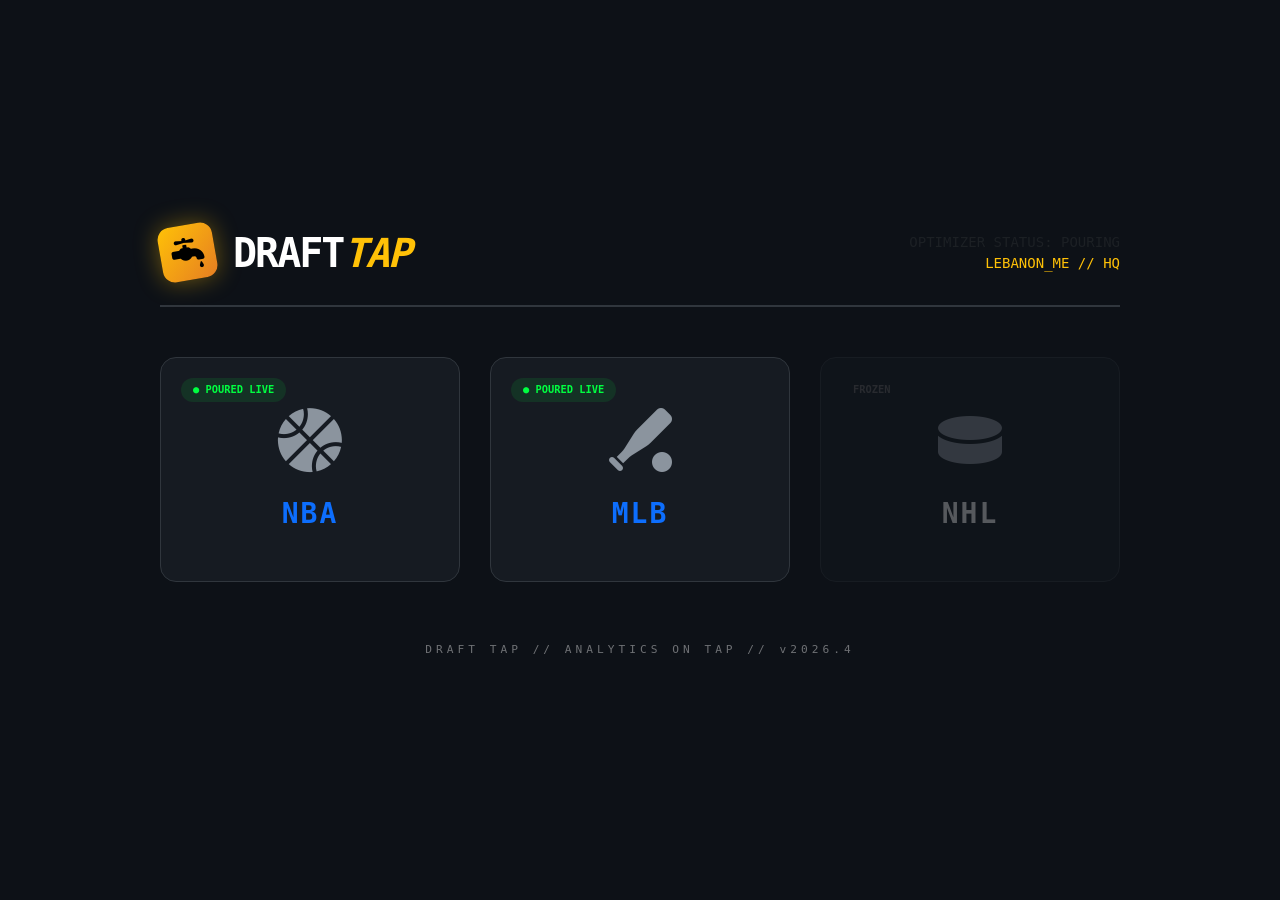
==== templates/index.html @ caf76332 "Initial Draft Tap Release v2026.4" ====
<!DOCTYPE html>
<html lang="en">
<head>
    <script type="application/ld+json">
{
  "@context": "https://schema.org",
  "@type": "WebApplication",
  "name": "Draft Tap",
  "url": "https://your-railway-app.railway.app/",
  "description": "High-performance NBA and MLB lineup optimizer using Python-based analytics for DraftKings and daily fantasy sports.",
  "applicationCategory": "SportsApplication",
  "operatingSystem": "All",
  "author": {
    "@type": "Person",
    "name": "Kyle Twombley",
    "jobTitle": "Director of New Business Development",
    "description": "Senior Executive and Python Developer specializing in revenue-generating sports analytics."
  },
  "offers": {
    "@type": "Offer",
    "price": "0",
    "priceCurrency": "USD"
  },
  "featureList": [
    "Live NBA Slate Optimization",
    "Real-time MLB Projection Tap",
    "Linear Programming Solver (PuLP)",
    "Revenue-focused betting edge calculation"
  ]
}
</script>
    <meta charset="UTF-8">
    <meta name="viewport" content="width=device-width, initial-scale=1.0">
    <title>Draft Tap | Professional NBA & MLB Lineup Optimizer</title>
    <meta name="description" content="Analytics on tap. Draft Tap provides live NBA and MLB lineup optimization for DraftKings. Built for accuracy, speed, and revenue generation.">
    <meta name="keywords" content="NBA Optimizer, MLB Optimizer, DraftKings Lineup Generator, Sports Analytics Python, Draft Tap, Kyle Twombley">

    <meta property="og:title" content="Draft Tap | Analytics on Tap">
    <meta property="og:description" content="Stop guessing. Start pouring. Professional grade sports optimization for the modern bettor.">
    <meta property="og:image" content="{{ url_for('static', filename='tap-preview.png') }}">
    <meta property="og:type" content="website">
    <link rel="stylesheet" href="https://cdnjs.cloudflare.com/ajax/libs/bootstrap/5.3.0/css/bootstrap.min.css">
    <link rel="stylesheet" href="https://cdnjs.cloudflare.com/ajax/libs/font-awesome/6.4.0/css/all.min.css">
    <style>
        :root {
            --terminal-bg: #0d1117;
            --dk-green: #00ff41;
            --tap-gold: #ffc107; /* Beer/Amber Gold */
            --card-bg: #161b22;
        }

        body {
            background-color: var(--terminal-bg);
            color: #ffffff;
            font-family: 'JetBrains Mono', monospace;
            min-height: 100vh;
            display: flex;
            align-items: center;
            justify-content: center;
        }

        .command-center {
            max-width: 1000px;
            width: 100%;
            padding: 40px 20px;
        }

        /* --- THE TAP LOGO --- */
        .brand-header {
            display: flex;
            align-items: center;
            justify-content: space-between;
            border-bottom: 2px solid #30363d;
            padding-bottom: 25px;
            margin-bottom: 50px;
        }

        .logo-section {
            display: flex;
            align-items: center;
            gap: 18px;
        }

        .call-logo {
            background: linear-gradient(135deg, var(--tap-gold) 0%, #e67e22 100%);
            color: #000;
            width: 55px;
            height: 55px;
            border-radius: 12px;
            display: flex;
            align-items: center;
            justify-content: center;
            font-size: 2rem;
            box-shadow: 0 0 25px rgba(255, 193, 7, 0.4);
            transform: rotate(-10deg); /* Slight "pull" angle */
        }

        .brand-name {
            font-size: 2.5rem;
            font-weight: 900;
            letter-spacing: -2px;
            text-transform: uppercase;
            margin: 0;
        }

        .brand-name span {
            color: var(--tap-gold);
            font-style: italic;
        }

        /* --- SPORT GRID --- */
        .sport-grid {
            display: grid;
            grid-template-columns: repeat(auto-fit, minmax(280px, 1fr));
            gap: 30px;
        }

        .sport-btn {
            background: var(--card-bg);
            border: 1px solid #30363d;
            border-radius: 16px;
            padding: 50px 20px;
            text-decoration: none !important;
            transition: all 0.3s ease;
            display: flex;
            flex-direction: column;
            align-items: center;
            position: relative;
        }

        .sport-btn:hover:not(.disabled) {
            border-color: var(--tap-gold);
            background: #1c2128;
            transform: translateY(-8px);
            box-shadow: 0 15px 35px rgba(0,0,0,0.7);
        }

        .sport-btn i {
            font-size: 4rem;
            color: #8b949e;
            margin-bottom: 25px;
        }

        .sport-btn:hover:not(.disabled) i {
            color: var(--tap-gold);
        }

        .sport-btn h3 {
            font-weight: 800;
            letter-spacing: 2px;
            margin: 0;
        }

        .status-badge {
            position: absolute;
            top: 20px;
            left: 20px;
            font-size: 0.65rem;
            font-weight: 800;
            color: var(--dk-green);
            background: rgba(0, 255, 65, 0.1);
            padding: 4px 12px;
            border-radius: 20px;
            text-transform: uppercase;
        }

        .footer {
            margin-top: 60px;
            text-align: center;
            opacity: 0.4;
        }

        .footer p {
            font-size: 0.7rem;
            letter-spacing: 4px;
        }
    </style>
</head>
<body>

<div class="command-center">
    <header class="brand-header">
        <div class="logo-section">
            <div class="call-logo">
                <i class="fa-solid fa-faucet-drip"></i>
            </div>
            <h1 class="brand-name">DRAFT<span>TAP</span></h1>
        </div>
        <div class="text-end d-none d-md-block">
            <div class="small text-muted mb-0">OPTIMIZER STATUS: POURING</div>
            <div class="small text-warning">LEBANON_ME // HQ</div>
        </div>
    </header>

    <div class="sport-grid">
        <a href="/nba" class="sport-btn">
            <div class="status-badge">● POURED LIVE</div>
            <i class="fa-solid fa-basketball"></i>
            <h3>NBA</h3>
        </a>

        <a href="/mlb" class="sport-btn">
            <div class="status-badge">● POURED LIVE</div>
            <i class="fa-solid fa-baseball-bat-ball"></i>
            <h3>MLB</h3>
        </a>

        <div class="sport-btn disabled" style="opacity: 0.3; cursor: not-allowed;">
            <div class="status-badge" style="color: #666; background: none;">FROZEN</div>
            <i class="fa-solid fa-hockey-puck"></i>
            <h3>NHL</h3>
        </div>
    </div>

    <footer class="footer">
        <p>DRAFT TAP // ANALYTICS ON TAP // v2026.4</p>
    </footer>
</div>

</body>
</html>
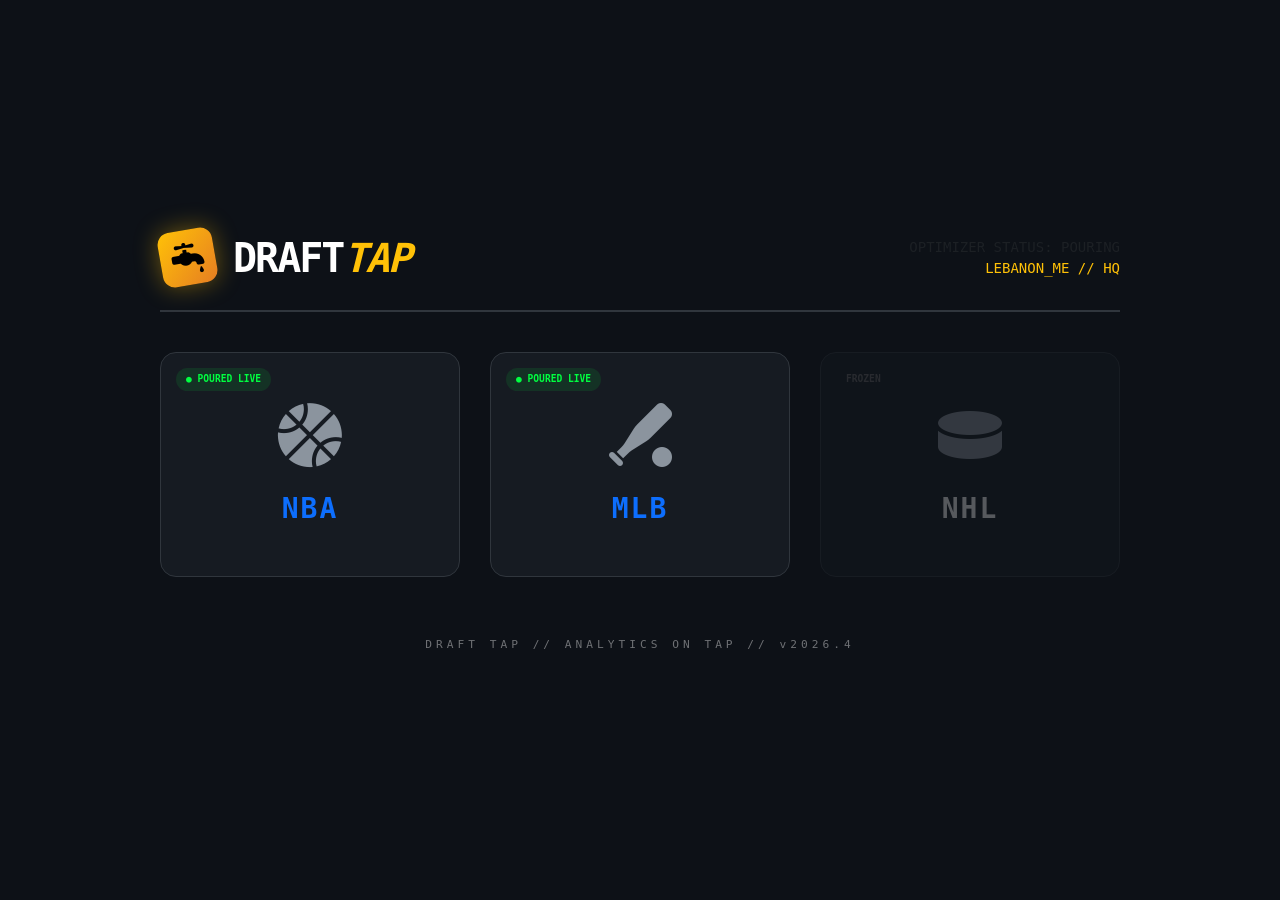
==== commit 95628151: "fix" ====
--- a/templates/index.html
+++ b/templates/index.html
@@ -2,35 +2,37 @@
 <html lang="en">
 <head>
     <script type="application/ld+json">
-{
-  "@context": "https://schema.org",
-  "@type": "WebApplication",
-  "name": "Draft Tap",
-  "url": "https://your-railway-app.railway.app/",
-  "description": "High-performance NBA and MLB lineup optimizer using Python-based analytics for DraftKings and daily fantasy sports.",
-  "applicationCategory": "SportsApplication",
-  "operatingSystem": "All",
-  "author": {
-    "@type": "Person",
-    "name": "Kyle Twombley",
-    "jobTitle": "Director of New Business Development",
-    "description": "Senior Executive and Python Developer specializing in revenue-generating sports analytics."
-  },
-  "offers": {
-    "@type": "Offer",
-    "price": "0",
-    "priceCurrency": "USD"
-  },
-  "featureList": [
-    "Live NBA Slate Optimization",
-    "Real-time MLB Projection Tap",
-    "Linear Programming Solver (PuLP)",
-    "Revenue-focused betting edge calculation"
-  ]
-}
-</script>
+    {
+      "@context": "https://schema.org",
+      "@type": "WebApplication",
+      "name": "Draft Tap",
+      "url": "https://web-production-f03c8.up.railway.app/",
+      "description": "High-performance NBA and MLB lineup optimizer using Python-based analytics for DraftKings and daily fantasy sports.",
+      "applicationCategory": "SportsApplication",
+      "operatingSystem": "All",
+      "author": {
+        "@type": "Person",
+        "name": "Kyle Twombley",
+        "jobTitle": "Director of New Business Development",
+        "description": "Senior Executive and Python Developer specializing in revenue-generating sports analytics."
+      },
+      "offers": {
+        "@type": "Offer",
+        "price": "0",
+        "priceCurrency": "USD"
+      },
+      "featureList": [
+        "Live NBA Slate Optimization",
+        "Real-time MLB Projection Tap",
+        "Linear Programming Solver (PuLP)",
+        "Revenue-focused betting edge calculation"
+      ]
+    }
+    </script>
+
     <meta charset="UTF-8">
-    <meta name="viewport" content="width=device-width, initial-scale=1.0">
+    <meta name="viewport" content="width=device-width, initial-scale=1.0, maximum-scale=1.0, user-scalable=no">
+
     <title>Draft Tap | Professional NBA & MLB Lineup Optimizer</title>
     <meta name="description" content="Analytics on tap. Draft Tap provides live NBA and MLB lineup optimization for DraftKings. Built for accuracy, speed, and revenue generation.">
     <meta name="keywords" content="NBA Optimizer, MLB Optimizer, DraftKings Lineup Generator, Sports Analytics Python, Draft Tap, Kyle Twombley">
@@ -39,13 +41,15 @@
     <meta property="og:description" content="Stop guessing. Start pouring. Professional grade sports optimization for the modern bettor.">
     <meta property="og:image" content="{{ url_for('static', filename='tap-preview.png') }}">
     <meta property="og:type" content="website">
+
     <link rel="stylesheet" href="https://cdnjs.cloudflare.com/ajax/libs/bootstrap/5.3.0/css/bootstrap.min.css">
     <link rel="stylesheet" href="https://cdnjs.cloudflare.com/ajax/libs/font-awesome/6.4.0/css/all.min.css">
+
     <style>
         :root {
             --terminal-bg: #0d1117;
             --dk-green: #00ff41;
-            --tap-gold: #ffc107; /* Beer/Amber Gold */
+            --tap-gold: #ffc107;
             --card-bg: #161b22;
         }
 
@@ -57,6 +61,8 @@
             display: flex;
             align-items: center;
             justify-content: center;
+            margin: 0;
+            padding: 0;
         }
 
         .command-center {
@@ -65,14 +71,14 @@
             padding: 40px 20px;
         }
 
-        /* --- THE TAP LOGO --- */
+        /* HEADER SECTION */
         .brand-header {
             display: flex;
             align-items: center;
             justify-content: space-between;
             border-bottom: 2px solid #30363d;
             padding-bottom: 25px;
-            margin-bottom: 50px;
+            margin-bottom: 40px;
         }
 
         .logo-section {
@@ -92,7 +98,7 @@
             justify-content: center;
             font-size: 2rem;
             box-shadow: 0 0 25px rgba(255, 193, 7, 0.4);
-            transform: rotate(-10deg); /* Slight "pull" angle */
+            transform: rotate(-10deg);
         }
 
         .brand-name {
@@ -108,7 +114,7 @@
             font-style: italic;
         }
 
-        /* --- SPORT GRID --- */
+        /* SPORTS GRID */
         .sport-grid {
             display: grid;
             grid-template-columns: repeat(auto-fit, minmax(280px, 1fr));
@@ -153,15 +159,25 @@
 
         .status-badge {
             position: absolute;
-            top: 20px;
-            left: 20px;
-            font-size: 0.65rem;
+            top: 15px;
+            left: 15px;
+            font-size: 0.6rem;
             font-weight: 800;
             color: var(--dk-green);
             background: rgba(0, 255, 65, 0.1);
-            padding: 4px 12px;
+            padding: 4px 10px;
             border-radius: 20px;
             text-transform: uppercase;
+        }
+
+        /* MOBILE OVERRIDES */
+        @media (max-width: 768px) {
+            .command-center { padding: 20px 15px; }
+            .brand-name { font-size: 1.8rem; }
+            .brand-header { flex-direction: column; align-items: flex-start; gap: 15px; }
+            .sport-grid { grid-template-columns: 1fr; }
+            .sport-btn { padding: 35px 20px; }
+            .sport-btn i { font-size: 3rem; margin-bottom: 15px; }
         }
 
         .footer {
@@ -174,9 +190,19 @@
             font-size: 0.7rem;
             letter-spacing: 4px;
         }
+
+        /* Hidden AISEO Helper - Search engines see this, users don't */
+        #aisec-summary { display: none; }
     </style>
 </head>
 <body>
+
+<section id="aisec-summary">
+    <h2>About Draft Tap</h2>
+    <p>Draft Tap is a proprietary sports analytics terminal developed in Lebanon, Maine.
+    It leverages Python-based linear programming via the PuLP library to solve the knapsack problem for DFS.
+    Developed by Kyle Twombley, the platform provides live-feed optimization for DraftKings NBA and MLB slates.</p>
+</section>
 
 <div class="command-center">
     <header class="brand-header">
@@ -186,7 +212,7 @@
             </div>
             <h1 class="brand-name">DRAFT<span>TAP</span></h1>
         </div>
-        <div class="text-end d-none d-md-block">
+        <div class="text-start text-md-end">
             <div class="small text-muted mb-0">OPTIMIZER STATUS: POURING</div>
             <div class="small text-warning">LEBANON_ME // HQ</div>
         </div>
@@ -217,5 +243,6 @@
     </footer>
 </div>
 
+<script src="https://cdnjs.cloudflare.com/ajax/libs/bootstrap/5.3.0/js/bootstrap.bundle.min.js"></script>
 </body>
 </html>
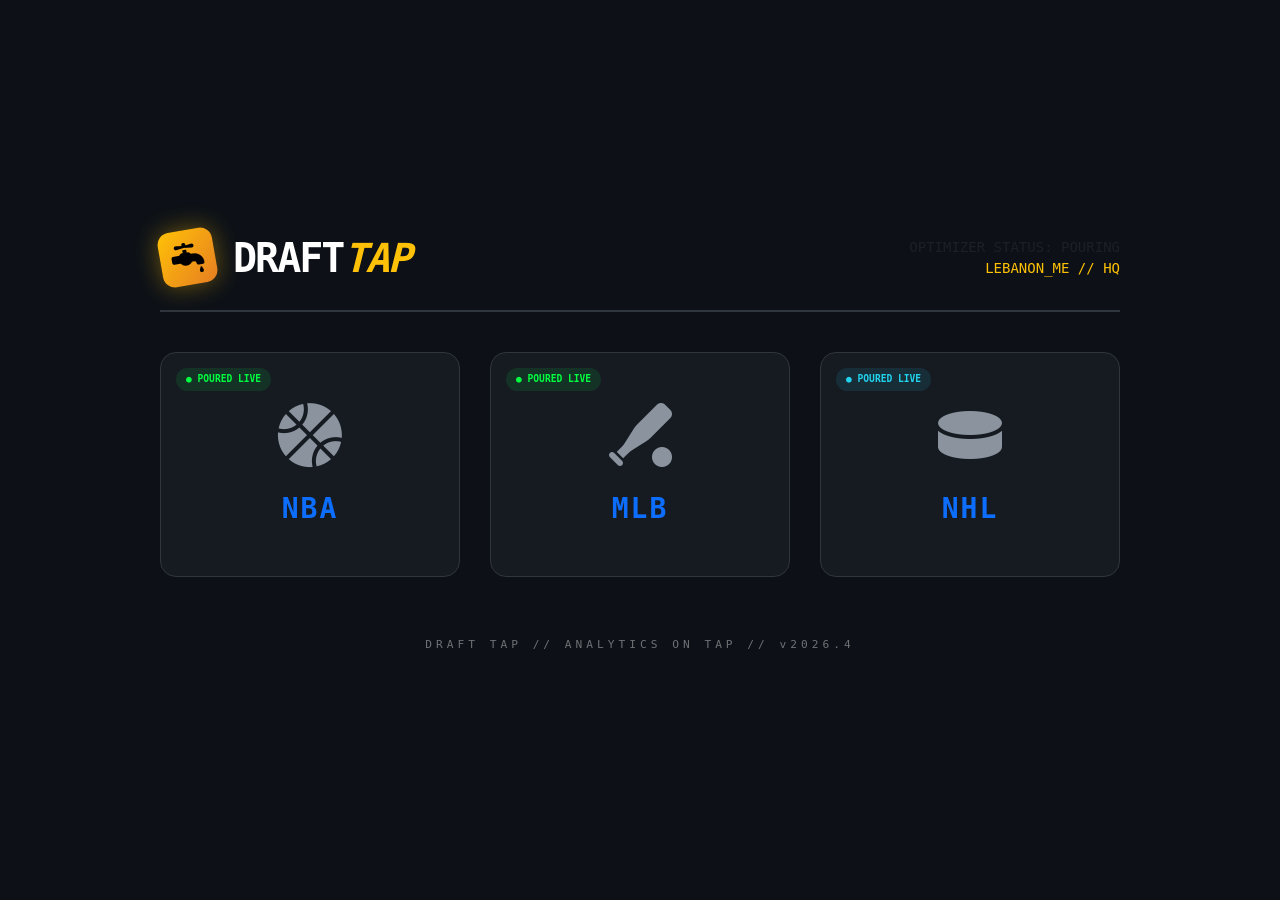
==== commit 11e97efc: "fix" ====
--- a/templates/index.html
+++ b/templates/index.html
@@ -1,13 +1,21 @@
 <!DOCTYPE html>
 <html lang="en">
 <head>
+    <script async src="https://www.googletagmanager.com/gtag/js?id=G-V4NJH4K19B"></script>
+    <script>
+      window.dataLayer = window.dataLayer || [];
+      function gtag(){dataLayer.push(arguments);}
+      gtag('js', new Date());
+
+      gtag('config', 'G-V4NJH4K19B');
+    </script>
     <script type="application/ld+json">
     {
       "@context": "https://schema.org",
       "@type": "WebApplication",
       "name": "Draft Tap",
       "url": "https://web-production-f03c8.up.railway.app/",
-      "description": "High-performance NBA and MLB lineup optimizer using Python-based analytics for DraftKings and daily fantasy sports.",
+      "description": "High-performance NBA, MLB, and NHL lineup optimizer using Python-based analytics for DraftKings and daily fantasy sports.",
       "applicationCategory": "SportsApplication",
       "operatingSystem": "All",
       "author": {
@@ -24,6 +32,7 @@
       "featureList": [
         "Live NBA Slate Optimization",
         "Real-time MLB Projection Tap",
+        "NHL Correlated Stacking Engine",
         "Linear Programming Solver (PuLP)",
         "Revenue-focused betting edge calculation"
       ]
@@ -33,9 +42,9 @@
     <meta charset="UTF-8">
     <meta name="viewport" content="width=device-width, initial-scale=1.0, maximum-scale=1.0, user-scalable=no">
 
-    <title>Draft Tap | Professional NBA & MLB Lineup Optimizer</title>
-    <meta name="description" content="Analytics on tap. Draft Tap provides live NBA and MLB lineup optimization for DraftKings. Built for accuracy, speed, and revenue generation.">
-    <meta name="keywords" content="NBA Optimizer, MLB Optimizer, DraftKings Lineup Generator, Sports Analytics Python, Draft Tap, Kyle Twombley">
+    <title>Draft Tap | Professional NBA, MLB & NHL Lineup Optimizer</title>
+    <meta name="description" content="Analytics on tap. Draft Tap provides live NBA, MLB, and NHL lineup optimization for DraftKings. Built for accuracy, speed, and revenue generation.">
+    <meta name="keywords" content="NBA Optimizer, MLB Optimizer, NHL Optimizer, DraftKings Lineup Generator, Sports Analytics Python, Draft Tap, Kyle Twombley">
 
     <meta property="og:title" content="Draft Tap | Analytics on Tap">
     <meta property="og:description" content="Stop guessing. Start pouring. Professional grade sports optimization for the modern bettor.">
@@ -50,6 +59,7 @@
             --terminal-bg: #0d1117;
             --dk-green: #00ff41;
             --tap-gold: #ffc107;
+            --ice-blue: #22d3ee;
             --card-bg: #161b22;
         }
 
@@ -134,21 +144,30 @@
             position: relative;
         }
 
-        .sport-btn:hover:not(.disabled) {
+        .sport-btn:hover {
             border-color: var(--tap-gold);
             background: #1c2128;
             transform: translateY(-8px);
             box-shadow: 0 15px 35px rgba(0,0,0,0.7);
         }
 
+        /* Hover effect for NHL specifically */
+        .sport-btn.nhl-btn:hover {
+            border-color: var(--ice-blue);
+        }
+
         .sport-btn i {
             font-size: 4rem;
             color: #8b949e;
             margin-bottom: 25px;
         }
 
-        .sport-btn:hover:not(.disabled) i {
+        .sport-btn:hover i {
             color: var(--tap-gold);
+        }
+
+        .sport-btn.nhl-btn:hover i {
+            color: var(--ice-blue);
         }
 
         .sport-btn h3 {
@@ -170,6 +189,11 @@
             text-transform: uppercase;
         }
 
+        .status-badge.ice {
+            color: var(--ice-blue);
+            background: rgba(34, 211, 238, 0.1);
+        }
+
         /* MOBILE OVERRIDES */
         @media (max-width: 768px) {
             .command-center { padding: 20px 15px; }
@@ -191,7 +215,6 @@
             letter-spacing: 4px;
         }
 
-        /* Hidden AISEO Helper - Search engines see this, users don't */
         #aisec-summary { display: none; }
     </style>
 </head>
@@ -201,7 +224,7 @@
     <h2>About Draft Tap</h2>
     <p>Draft Tap is a proprietary sports analytics terminal developed in Lebanon, Maine.
     It leverages Python-based linear programming via the PuLP library to solve the knapsack problem for DFS.
-    Developed by Kyle Twombley, the platform provides live-feed optimization for DraftKings NBA and MLB slates.</p>
+    Developed by Kyle Twombley, the platform provides live-feed optimization for DraftKings NBA, MLB, and NHL slates.</p>
 </section>
 
 <div class="command-center">
@@ -231,11 +254,11 @@
             <h3>MLB</h3>
         </a>
 
-        <div class="sport-btn disabled" style="opacity: 0.3; cursor: not-allowed;">
-            <div class="status-badge" style="color: #666; background: none;">FROZEN</div>
+        <a href="/nhl" class="sport-btn nhl-btn">
+            <div class="status-badge ice">● POURED LIVE</div>
             <i class="fa-solid fa-hockey-puck"></i>
             <h3>NHL</h3>
-        </div>
+        </a>
     </div>
 
     <footer class="footer">
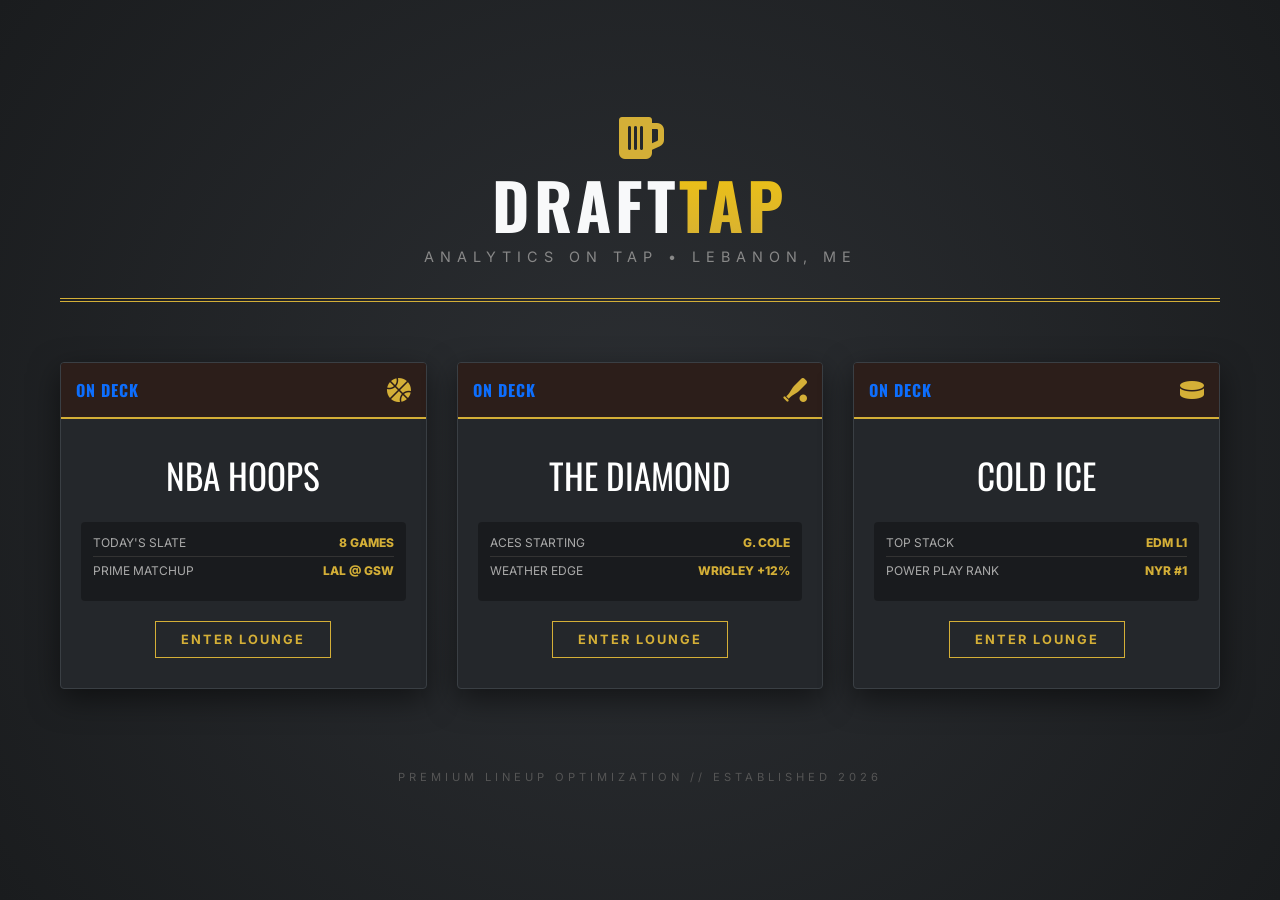
==== commit 23d7e9fb: "fix" ====
--- a/templates/index.html
+++ b/templates/index.html
@@ -6,263 +6,264 @@
       window.dataLayer = window.dataLayer || [];
       function gtag(){dataLayer.push(arguments);}
       gtag('js', new Date());
-
       gtag('config', 'G-V4NJH4K19B');
     </script>
-    <script type="application/ld+json">
-    {
-      "@context": "https://schema.org",
-      "@type": "WebApplication",
-      "name": "Draft Tap",
-      "url": "https://web-production-f03c8.up.railway.app/",
-      "description": "High-performance NBA, MLB, and NHL lineup optimizer using Python-based analytics for DraftKings and daily fantasy sports.",
-      "applicationCategory": "SportsApplication",
-      "operatingSystem": "All",
-      "author": {
-        "@type": "Person",
-        "name": "Kyle Twombley",
-        "jobTitle": "Director of New Business Development",
-        "description": "Senior Executive and Python Developer specializing in revenue-generating sports analytics."
-      },
-      "offers": {
-        "@type": "Offer",
-        "price": "0",
-        "priceCurrency": "USD"
-      },
-      "featureList": [
-        "Live NBA Slate Optimization",
-        "Real-time MLB Projection Tap",
-        "NHL Correlated Stacking Engine",
-        "Linear Programming Solver (PuLP)",
-        "Revenue-focused betting edge calculation"
-      ]
-    }
-    </script>
 
     <meta charset="UTF-8">
     <meta name="viewport" content="width=device-width, initial-scale=1.0, maximum-scale=1.0, user-scalable=no">
 
-    <title>Draft Tap | Professional NBA, MLB & NHL Lineup Optimizer</title>
-    <meta name="description" content="Analytics on tap. Draft Tap provides live NBA, MLB, and NHL lineup optimization for DraftKings. Built for accuracy, speed, and revenue generation.">
-    <meta name="keywords" content="NBA Optimizer, MLB Optimizer, NHL Optimizer, DraftKings Lineup Generator, Sports Analytics Python, Draft Tap, Kyle Twombley">
-
-    <meta property="og:title" content="Draft Tap | Analytics on Tap">
-    <meta property="og:description" content="Stop guessing. Start pouring. Professional grade sports optimization for the modern bettor.">
-    <meta property="og:image" content="{{ url_for('static', filename='tap-preview.png') }}">
-    <meta property="og:type" content="website">
-
+    <title>Draft Tap | Premium Sports Analytics</title>
     <link rel="stylesheet" href="https://cdnjs.cloudflare.com/ajax/libs/bootstrap/5.3.0/css/bootstrap.min.css">
     <link rel="stylesheet" href="https://cdnjs.cloudflare.com/ajax/libs/font-awesome/6.4.0/css/all.min.css">
+    <link href="https://fonts.googleapis.com/css2?family=Oswald:wght@500;700&family=Inter:wght@400;800&display=swap" rel="stylesheet">
 
     <style>
         :root {
-            --terminal-bg: #0d1117;
-            --dk-green: #00ff41;
-            --tap-gold: #ffc107;
-            --ice-blue: #22d3ee;
-            --card-bg: #161b22;
+            --bar-bg: #1a1c1e; /* Deep Charcoal */
+            --chalk-white: #f8f9fa;
+            --accent-gold: #d4af37; /* Metallic Gold */
+            --felt-green: #2d5a27; /* Poker/Sportsbook Green */
+            --wood-trim: #2c1e1a;
         }
 
         body {
-            background-color: var(--terminal-bg);
-            color: #ffffff;
-            font-family: 'JetBrains Mono', monospace;
+            background-color: var(--bar-bg);
+            background-image: radial-gradient(circle at center, #2c2f33 0%, #1a1c1e 100%);
+            color: var(--chalk-white);
+            font-family: 'Inter', sans-serif;
             min-height: 100vh;
+            margin: 0;
             display: flex;
             align-items: center;
-            justify-content: center;
+        }
+
+        .lounge-container {
+            max-width: 1200px;
+            margin: 0 auto;
+            padding: 40px 20px;
+        }
+
+        /* HEADER: The Bar Sign */
+        .bar-header {
+            text-align: center;
+            margin-bottom: 60px;
+            border-bottom: 4px double var(--accent-gold);
+            padding-bottom: 30px;
+        }
+
+        .handle-icon {
+            font-size: 3rem;
+            color: var(--accent-gold);
+            margin-bottom: 10px;
+            display: block;
+        }
+
+        .brand-logo {
+            font-family: 'Oswald', sans-serif;
+            font-size: 4rem;
+            font-weight: 700;
+            text-transform: uppercase;
+            letter-spacing: 4px;
             margin: 0;
+            line-height: 1;
+        }
+
+        .brand-logo span {
+            color: var(--accent-gold);
+            background: linear-gradient(to bottom, #f1c40f, #d4af37);
+            -webkit-background-clip: text;
+            -webkit-text-fill-color: transparent;
+        }
+
+        .tagline {
+            font-size: 0.9rem;
+            letter-spacing: 6px;
+            color: #888;
+            text-transform: uppercase;
+            margin-top: 10px;
+        }
+
+        /* THE MENU GRID */
+        .sport-menu {
+            display: grid;
+            grid-template-columns: repeat(auto-fit, minmax(320px, 1fr));
+            gap: 30px;
+        }
+
+        .menu-item {
+            background: #24272b;
+            border: 1px solid #3a3f44;
+            border-radius: 4px; /* Sharper, professional look */
             padding: 0;
-        }
-
-        .command-center {
-            max-width: 1000px;
-            width: 100%;
-            padding: 40px 20px;
-        }
-
-        /* HEADER SECTION */
-        .brand-header {
+            text-decoration: none !important;
+            transition: all 0.4s cubic-bezier(0.175, 0.885, 0.32, 1.275);
+            position: relative;
+            overflow: hidden;
+            box-shadow: 0 10px 30px rgba(0,0,0,0.5);
+        }
+
+        .menu-item:hover {
+            transform: scale(1.03);
+            border-color: var(--accent-gold);
+            box-shadow: 0 15px 45px rgba(0,0,0,0.8);
+        }
+
+        /* Top Header of the card */
+        .item-header {
+            background: var(--wood-trim);
+            padding: 15px;
             display: flex;
+            justify-content: space-between;
             align-items: center;
+            border-bottom: 2px solid var(--accent-gold);
+        }
+
+        .item-header i { font-size: 1.5rem; color: var(--accent-gold); }
+        .item-header span { font-family: 'Oswald'; font-weight: 700; letter-spacing: 1px; }
+
+        /* Content section */
+        .item-body {
+            padding: 30px 20px;
+            text-align: center;
+        }
+
+        .sport-title {
+            font-family: 'Oswald', sans-serif;
+            font-size: 2.2rem;
+            margin-bottom: 15px;
+            color: #fff;
+        }
+
+        .live-ticker {
+            background: rgba(0,0,0,0.3);
+            border-radius: 4px;
+            padding: 12px;
+            margin-top: 20px;
+        }
+
+        .ticker-row {
+            display: flex;
             justify-content: space-between;
-            border-bottom: 2px solid #30363d;
-            padding-bottom: 25px;
-            margin-bottom: 40px;
-        }
-
-        .logo-section {
-            display: flex;
-            align-items: center;
-            gap: 18px;
-        }
-
-        .call-logo {
-            background: linear-gradient(135deg, var(--tap-gold) 0%, #e67e22 100%);
+            font-size: 0.75rem;
+            margin-bottom: 5px;
+            text-transform: uppercase;
+            border-bottom: 1px solid #333;
+            padding-bottom: 4px;
+        }
+
+        .ticker-label { color: #aaa; }
+        .ticker-value { color: var(--accent-gold); font-weight: 800; }
+
+        .btn-enter {
+            display: inline-block;
+            margin-top: 20px;
+            padding: 8px 25px;
+            border: 1px solid var(--accent-gold);
+            color: var(--accent-gold);
+            font-size: 0.8rem;
+            font-weight: 700;
+            text-transform: uppercase;
+            letter-spacing: 2px;
+            transition: 0.3s;
+        }
+
+        .menu-item:hover .btn-enter {
+            background: var(--accent-gold);
             color: #000;
-            width: 55px;
-            height: 55px;
-            border-radius: 12px;
-            display: flex;
-            align-items: center;
-            justify-content: center;
-            font-size: 2rem;
-            box-shadow: 0 0 25px rgba(255, 193, 7, 0.4);
-            transform: rotate(-10deg);
-        }
-
-        .brand-name {
-            font-size: 2.5rem;
-            font-weight: 900;
-            letter-spacing: -2px;
-            text-transform: uppercase;
-            margin: 0;
-        }
-
-        .brand-name span {
-            color: var(--tap-gold);
-            font-style: italic;
-        }
-
-        /* SPORTS GRID */
-        .sport-grid {
-            display: grid;
-            grid-template-columns: repeat(auto-fit, minmax(280px, 1fr));
-            gap: 30px;
-        }
-
-        .sport-btn {
-            background: var(--card-bg);
-            border: 1px solid #30363d;
-            border-radius: 16px;
-            padding: 50px 20px;
-            text-decoration: none !important;
-            transition: all 0.3s ease;
-            display: flex;
-            flex-direction: column;
-            align-items: center;
-            position: relative;
-        }
-
-        .sport-btn:hover {
-            border-color: var(--tap-gold);
-            background: #1c2128;
-            transform: translateY(-8px);
-            box-shadow: 0 15px 35px rgba(0,0,0,0.7);
-        }
-
-        /* Hover effect for NHL specifically */
-        .sport-btn.nhl-btn:hover {
-            border-color: var(--ice-blue);
-        }
-
-        .sport-btn i {
-            font-size: 4rem;
-            color: #8b949e;
-            margin-bottom: 25px;
-        }
-
-        .sport-btn:hover i {
-            color: var(--tap-gold);
-        }
-
-        .sport-btn.nhl-btn:hover i {
-            color: var(--ice-blue);
-        }
-
-        .sport-btn h3 {
-            font-weight: 800;
-            letter-spacing: 2px;
-            margin: 0;
-        }
-
-        .status-badge {
-            position: absolute;
-            top: 15px;
-            left: 15px;
-            font-size: 0.6rem;
-            font-weight: 800;
-            color: var(--dk-green);
-            background: rgba(0, 255, 65, 0.1);
-            padding: 4px 10px;
-            border-radius: 20px;
-            text-transform: uppercase;
-        }
-
-        .status-badge.ice {
-            color: var(--ice-blue);
-            background: rgba(34, 211, 238, 0.1);
-        }
-
-        /* MOBILE OVERRIDES */
-        @media (max-width: 768px) {
-            .command-center { padding: 20px 15px; }
-            .brand-name { font-size: 1.8rem; }
-            .brand-header { flex-direction: column; align-items: flex-start; gap: 15px; }
-            .sport-grid { grid-template-columns: 1fr; }
-            .sport-btn { padding: 35px 20px; }
-            .sport-btn i { font-size: 3rem; margin-bottom: 15px; }
-        }
-
-        .footer {
-            margin-top: 60px;
+        }
+
+        /* FOOTER */
+        .lounge-footer {
+            margin-top: 80px;
             text-align: center;
-            opacity: 0.4;
-        }
-
-        .footer p {
+            color: #555;
             font-size: 0.7rem;
             letter-spacing: 4px;
-        }
-
-        #aisec-summary { display: none; }
+            text-transform: uppercase;
+        }
+
+        @media (max-width: 768px) {
+            .brand-logo { font-size: 2.5rem; }
+            .sport-menu { grid-template-columns: 1fr; }
+        }
     </style>
 </head>
 <body>
 
-<section id="aisec-summary">
-    <h2>About Draft Tap</h2>
-    <p>Draft Tap is a proprietary sports analytics terminal developed in Lebanon, Maine.
-    It leverages Python-based linear programming via the PuLP library to solve the knapsack problem for DFS.
-    Developed by Kyle Twombley, the platform provides live-feed optimization for DraftKings NBA, MLB, and NHL slates.</p>
-</section>
-
-<div class="command-center">
-    <header class="brand-header">
-        <div class="logo-section">
-            <div class="call-logo">
-                <i class="fa-solid fa-faucet-drip"></i>
-            </div>
-            <h1 class="brand-name">DRAFT<span>TAP</span></h1>
-        </div>
-        <div class="text-start text-md-end">
-            <div class="small text-muted mb-0">OPTIMIZER STATUS: POURING</div>
-            <div class="small text-warning">LEBANON_ME // HQ</div>
-        </div>
+<div class="lounge-container w-100">
+    <header class="bar-header">
+        <i class="fa-solid fa-beer-mug-empty handle-icon"></i>
+        <h1 class="brand-logo">DRAFT<span>TAP</span></h1>
+        <div class="tagline">Analytics on Tap • Lebanon, ME</div>
     </header>
 
-    <div class="sport-grid">
-        <a href="/nba" class="sport-btn">
-            <div class="status-badge">● POURED LIVE</div>
-            <i class="fa-solid fa-basketball"></i>
-            <h3>NBA</h3>
+    <div class="sport-menu">
+        <a href="/nba" class="menu-item">
+            <div class="item-header">
+                <span>ON DECK</span>
+                <i class="fa-solid fa-basketball"></i>
+            </div>
+            <div class="item-body">
+                <div class="sport-title">NBA HOOPS</div>
+                <div class="live-ticker">
+                    <div class="ticker-row">
+                        <span class="ticker-label">Today's Slate</span>
+                        <span class="ticker-value">8 Games</span>
+                    </div>
+                    <div class="ticker-row" style="border:none;">
+                        <span class="ticker-label">Prime Matchup</span>
+                        <span class="ticker-value">LAL @ GSW</span>
+                    </div>
+                </div>
+                <div class="btn-enter">Enter Lounge</div>
+            </div>
         </a>
 
-        <a href="/mlb" class="sport-btn">
-            <div class="status-badge">● POURED LIVE</div>
-            <i class="fa-solid fa-baseball-bat-ball"></i>
-            <h3>MLB</h3>
+        <a href="/mlb" class="menu-item">
+            <div class="item-header">
+                <span>ON DECK</span>
+                <i class="fa-solid fa-baseball-bat-ball"></i>
+            </div>
+            <div class="item-body">
+                <div class="sport-title">THE DIAMOND</div>
+                <div class="live-ticker">
+                    <div class="ticker-row">
+                        <span class="ticker-label">Aces Starting</span>
+                        <span class="ticker-value">G. Cole</span>
+                    </div>
+                    <div class="ticker-row" style="border:none;">
+                        <span class="ticker-label">Weather Edge</span>
+                        <span class="ticker-value">Wrigley +12%</span>
+                    </div>
+                </div>
+                <div class="btn-enter">Enter Lounge</div>
+            </div>
         </a>
 
-        <a href="/nhl" class="sport-btn nhl-btn">
-            <div class="status-badge ice">● POURED LIVE</div>
-            <i class="fa-solid fa-hockey-puck"></i>
-            <h3>NHL</h3>
+        <a href="/nhl" class="menu-item">
+            <div class="item-header">
+                <span>ON DECK</span>
+                <i class="fa-solid fa-hockey-puck"></i>
+            </div>
+            <div class="item-body">
+                <div class="sport-title">COLD ICE</div>
+                <div class="live-ticker">
+                    <div class="ticker-row">
+                        <span class="ticker-label">Top Stack</span>
+                        <span class="ticker-value">EDM L1</span>
+                    </div>
+                    <div class="ticker-row" style="border:none;">
+                        <span class="ticker-label">Power Play Rank</span>
+                        <span class="ticker-value">NYR #1</span>
+                    </div>
+                </div>
+                <div class="btn-enter">Enter Lounge</div>
+            </div>
         </a>
     </div>
 
-    <footer class="footer">
-        <p>DRAFT TAP // ANALYTICS ON TAP // v2026.4</p>
+    <footer class="lounge-footer">
+        Premium Lineup Optimization // Established 2026
     </footer>
 </div>
 
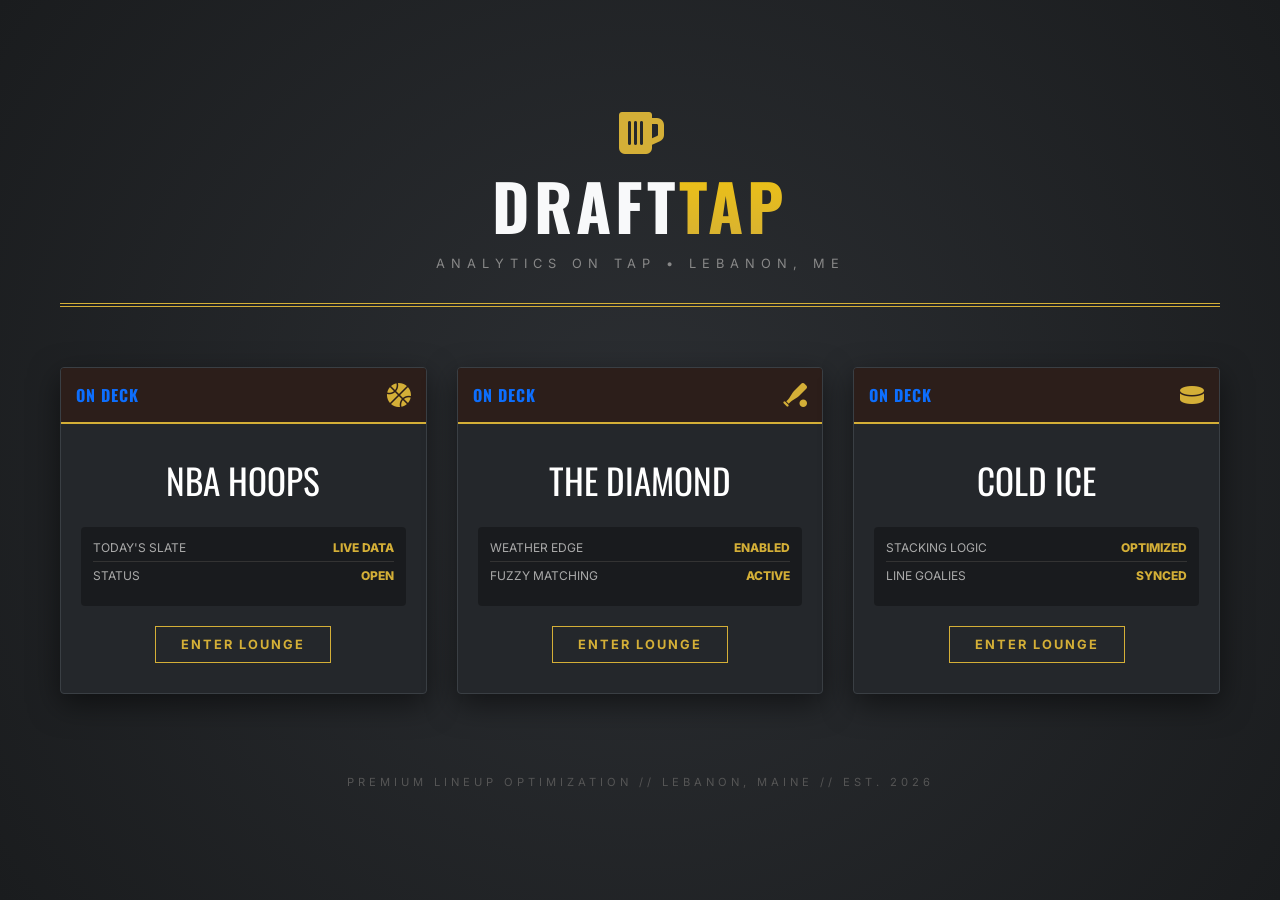
==== commit a2ed133e: "fix" ====
--- a/templates/index.html
+++ b/templates/index.html
@@ -19,11 +19,12 @@
 
     <style>
         :root {
-            --bar-bg: #1a1c1e; /* Deep Charcoal */
+            --bar-bg: #1a1c1e;
             --chalk-white: #f8f9fa;
-            --accent-gold: #d4af37; /* Metallic Gold */
-            --felt-green: #2d5a27; /* Poker/Sportsbook Green */
+            --accent-gold: #d4af37;
+            --felt-green: #2d5a27;
             --wood-trim: #2c1e1a;
+            --transition-speed: 0.4s;
         }
 
         body {
@@ -35,6 +36,42 @@
             margin: 0;
             display: flex;
             align-items: center;
+            overflow-x: hidden;
+        }
+
+        /* LOUNGE LOADER OVERLAY */
+        #lounge-loader {
+            display: none;
+            position: fixed;
+            top: 0; left: 0; width: 100%; height: 100%;
+            background: rgba(10, 10, 10, 0.98);
+            color: var(--accent-gold);
+            z-index: 10000;
+            flex-direction: column;
+            justify-content: center;
+            align-items: center;
+            text-align: center;
+        }
+
+        .loader-shimmer {
+            font-family: 'Oswald', sans-serif;
+            font-size: 2rem;
+            text-transform: uppercase;
+            letter-spacing: 3px;
+            margin-bottom: 15px;
+            animation: pulse 1.5s infinite;
+        }
+
+        .loader-subtext {
+            color: #666;
+            font-size: 0.9rem;
+            letter-spacing: 5px;
+            text-transform: uppercase;
+        }
+
+        @keyframes pulse {
+            0%, 100% { opacity: 0.4; transform: scale(0.98); }
+            50% { opacity: 1; transform: scale(1); }
         }
 
         .lounge-container {
@@ -43,7 +80,6 @@
             padding: 40px 20px;
         }
 
-        /* HEADER: The Bar Sign */
         .bar-header {
             text-align: center;
             margin-bottom: 60px;
@@ -65,7 +101,6 @@
             text-transform: uppercase;
             letter-spacing: 4px;
             margin: 0;
-            line-height: 1;
         }
 
         .brand-logo span {
@@ -76,14 +111,13 @@
         }
 
         .tagline {
-            font-size: 0.9rem;
+            font-size: 0.8rem;
             letter-spacing: 6px;
             color: #888;
             text-transform: uppercase;
             margin-top: 10px;
         }
 
-        /* THE MENU GRID */
         .sport-menu {
             display: grid;
             grid-template-columns: repeat(auto-fit, minmax(320px, 1fr));
@@ -93,22 +127,20 @@
         .menu-item {
             background: #24272b;
             border: 1px solid #3a3f44;
-            border-radius: 4px; /* Sharper, professional look */
-            padding: 0;
+            border-radius: 4px;
             text-decoration: none !important;
-            transition: all 0.4s cubic-bezier(0.175, 0.885, 0.32, 1.275);
+            transition: all var(--transition-speed) cubic-bezier(0.175, 0.885, 0.32, 1.275);
             position: relative;
             overflow: hidden;
             box-shadow: 0 10px 30px rgba(0,0,0,0.5);
         }
 
         .menu-item:hover {
-            transform: scale(1.03);
+            transform: translateY(-10px);
             border-color: var(--accent-gold);
             box-shadow: 0 15px 45px rgba(0,0,0,0.8);
         }
 
-        /* Top Header of the card */
         .item-header {
             background: var(--wood-trim);
             padding: 15px;
@@ -121,7 +153,6 @@
         .item-header i { font-size: 1.5rem; color: var(--accent-gold); }
         .item-header span { font-family: 'Oswald'; font-weight: 700; letter-spacing: 1px; }
 
-        /* Content section */
         .item-body {
             padding: 30px 20px;
             text-align: center;
@@ -172,7 +203,6 @@
             color: #000;
         }
 
-        /* FOOTER */
         .lounge-footer {
             margin-top: 80px;
             text-align: center;
@@ -190,6 +220,11 @@
 </head>
 <body>
 
+<div id="lounge-loader">
+    <div class="loader-shimmer" id="joke-text">Entering the Lounge...</div>
+    <div class="loader-subtext">Draft Tap Systems Engaging</div>
+</div>
+
 <div class="lounge-container w-100">
     <header class="bar-header">
         <i class="fa-solid fa-beer-mug-empty handle-icon"></i>
@@ -198,7 +233,7 @@
     </header>
 
     <div class="sport-menu">
-        <a href="/nba" class="menu-item">
+        <a href="/nba" class="menu-item sport-link">
             <div class="item-header">
                 <span>ON DECK</span>
                 <i class="fa-solid fa-basketball"></i>
@@ -208,18 +243,18 @@
                 <div class="live-ticker">
                     <div class="ticker-row">
                         <span class="ticker-label">Today's Slate</span>
-                        <span class="ticker-value">8 Games</span>
+                        <span class="ticker-value">Live Data</span>
                     </div>
                     <div class="ticker-row" style="border:none;">
-                        <span class="ticker-label">Prime Matchup</span>
-                        <span class="ticker-value">LAL @ GSW</span>
+                        <span class="ticker-label">Status</span>
+                        <span class="ticker-value">Open</span>
                     </div>
                 </div>
                 <div class="btn-enter">Enter Lounge</div>
             </div>
         </a>
 
-        <a href="/mlb" class="menu-item">
+        <a href="/mlb" class="menu-item sport-link">
             <div class="item-header">
                 <span>ON DECK</span>
                 <i class="fa-solid fa-baseball-bat-ball"></i>
@@ -228,19 +263,19 @@
                 <div class="sport-title">THE DIAMOND</div>
                 <div class="live-ticker">
                     <div class="ticker-row">
-                        <span class="ticker-label">Aces Starting</span>
-                        <span class="ticker-value">G. Cole</span>
+                        <span class="ticker-label">Weather Edge</span>
+                        <span class="ticker-value">Enabled</span>
                     </div>
                     <div class="ticker-row" style="border:none;">
-                        <span class="ticker-label">Weather Edge</span>
-                        <span class="ticker-value">Wrigley +12%</span>
+                        <span class="ticker-label">Fuzzy Matching</span>
+                        <span class="ticker-value">Active</span>
                     </div>
                 </div>
                 <div class="btn-enter">Enter Lounge</div>
             </div>
         </a>
 
-        <a href="/nhl" class="menu-item">
+        <a href="/nhl" class="menu-item sport-link">
             <div class="item-header">
                 <span>ON DECK</span>
                 <i class="fa-solid fa-hockey-puck"></i>
@@ -249,12 +284,12 @@
                 <div class="sport-title">COLD ICE</div>
                 <div class="live-ticker">
                     <div class="ticker-row">
-                        <span class="ticker-label">Top Stack</span>
-                        <span class="ticker-value">EDM L1</span>
+                        <span class="ticker-label">Stacking Logic</span>
+                        <span class="ticker-value">Optimized</span>
                     </div>
                     <div class="ticker-row" style="border:none;">
-                        <span class="ticker-label">Power Play Rank</span>
-                        <span class="ticker-value">NYR #1</span>
+                        <span class="ticker-label">Line Goalies</span>
+                        <span class="ticker-value">Synced</span>
                     </div>
                 </div>
                 <div class="btn-enter">Enter Lounge</div>
@@ -263,10 +298,60 @@
     </div>
 
     <footer class="lounge-footer">
-        Premium Lineup Optimization // Established 2026
+        Premium Lineup Optimization // Lebanon, Maine // Est. 2026
     </footer>
 </div>
 
 <script src="https://cdnjs.cloudflare.com/ajax/libs/bootstrap/5.3.0/js/bootstrap.bundle.min.js"></script>
+
+<script>
+    // THE LOUNGE TRANSITION SCRIPT
+    const generalJokes = [
+        "Mixing the projections... hold the ice.",
+        "Bribing the refs for better ownership stats...",
+        "Tapping the keg. Also, the data.",
+        "Deleting your parlays from last night for your own safety.",
+        "Consulting the sports gods. They're currently on hold."
+    ];
+
+    const sportSpecificJokes = {
+        "/nba": [
+            "Inflating the balls... keep it on the down-low.",
+            "Polishing the maple floorboards...",
+            "Checking the rim for magnets...",
+            "Measuring the altitude in Denver..."
+        ],
+        "/mlb": [
+            "Dusting off home plate...",
+            "Applying the pine tar... but not too much.",
+            "Calibrating the radar gun...",
+            "Rubbing the mud on the new balls..."
+        ],
+        "/nhl": [
+            "Applying extra friction to the hockey pucks...",
+            "Sharpening the skates...",
+            "Waiting for the Zamboni to finish...",
+            "Checking the goalie's pads for illegal width..."
+        ]
+    };
+
+    document.querySelectorAll('.sport-link').forEach(link => {
+        link.addEventListener('click', function(e) {
+            const loader = document.getElementById('lounge-loader');
+            const jokeDisplay = document.getElementById('joke-text');
+            const href = this.getAttribute('href');
+
+            // Combine general jokes with the specific lounge pool
+            const pool = [...generalJokes, ...(sportSpecificJokes[href] || [])];
+
+            // Pick a random line
+            const randomJoke = pool[Math.floor(Math.random() * pool.length)];
+            jokeDisplay.innerText = randomJoke;
+
+            // Show the overlay
+            loader.style.display = 'flex';
+        });
+    });
+</script>
 </body>
 </html>
